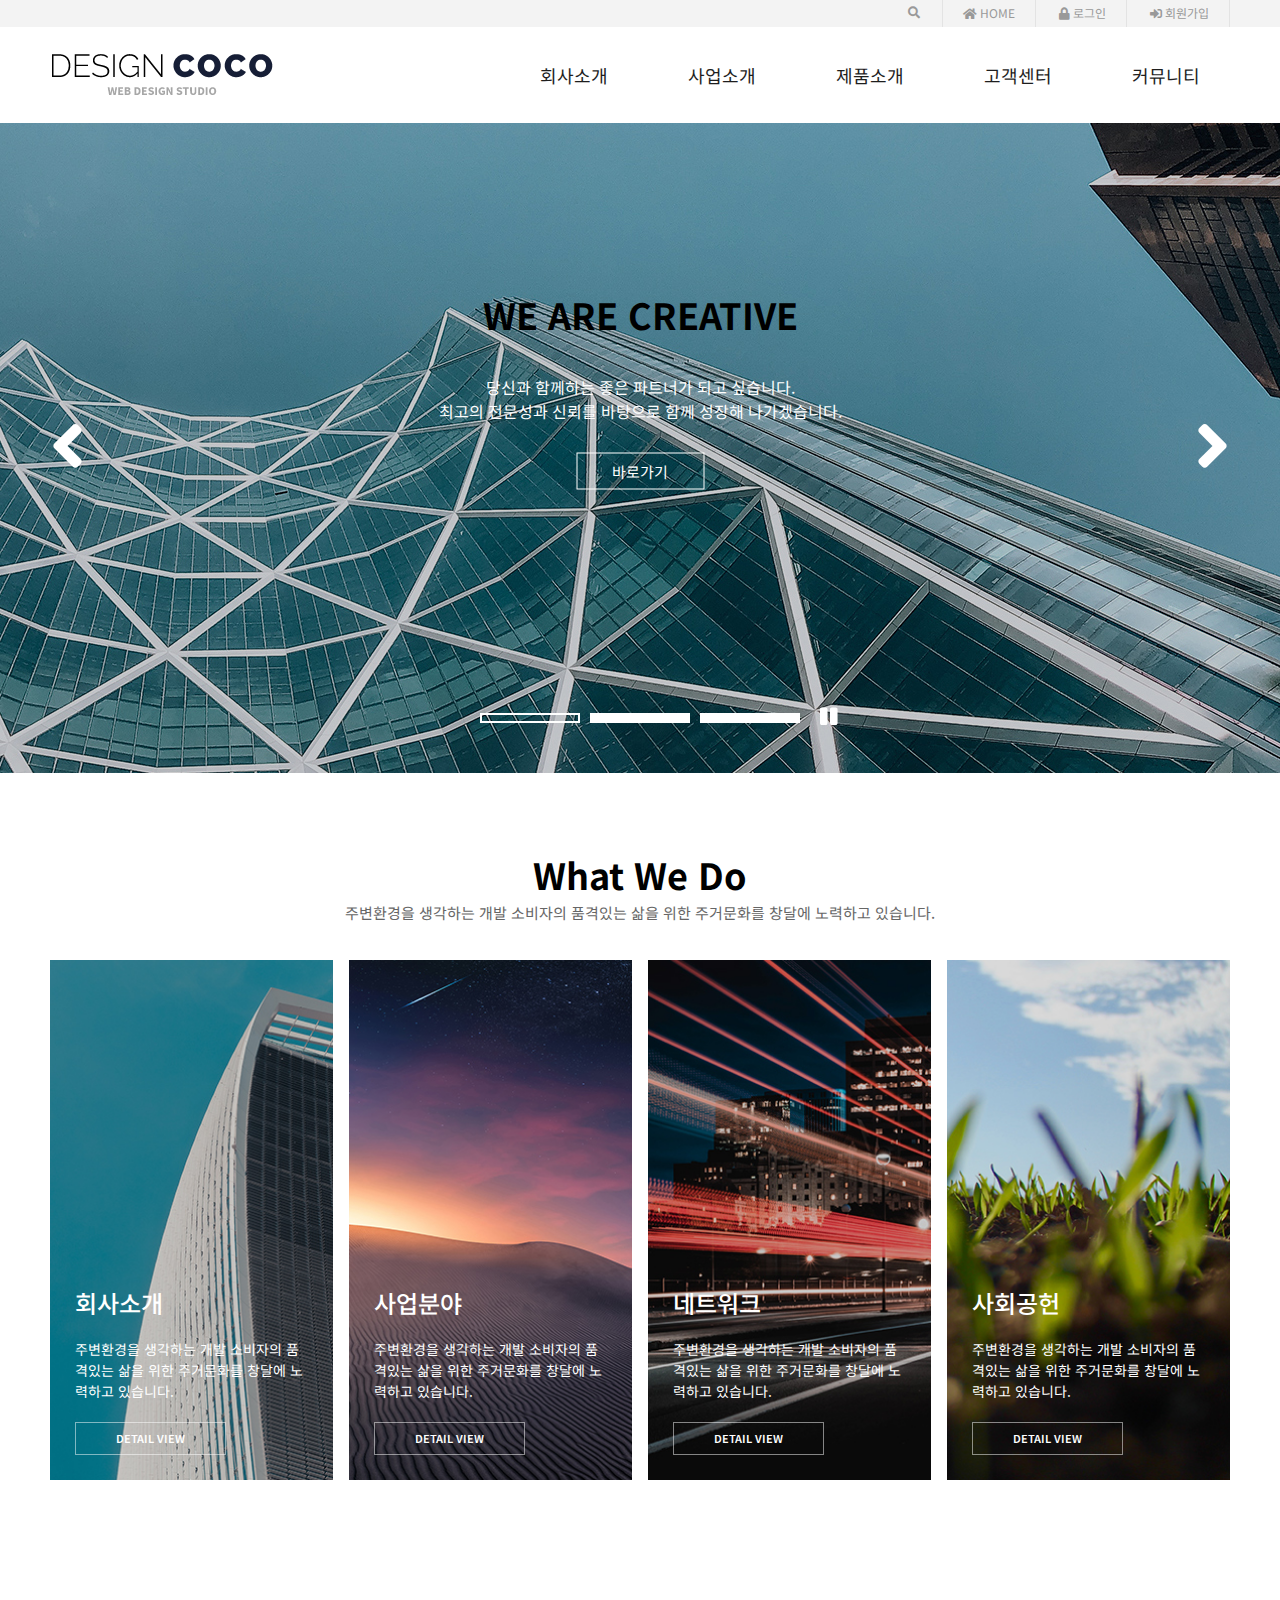
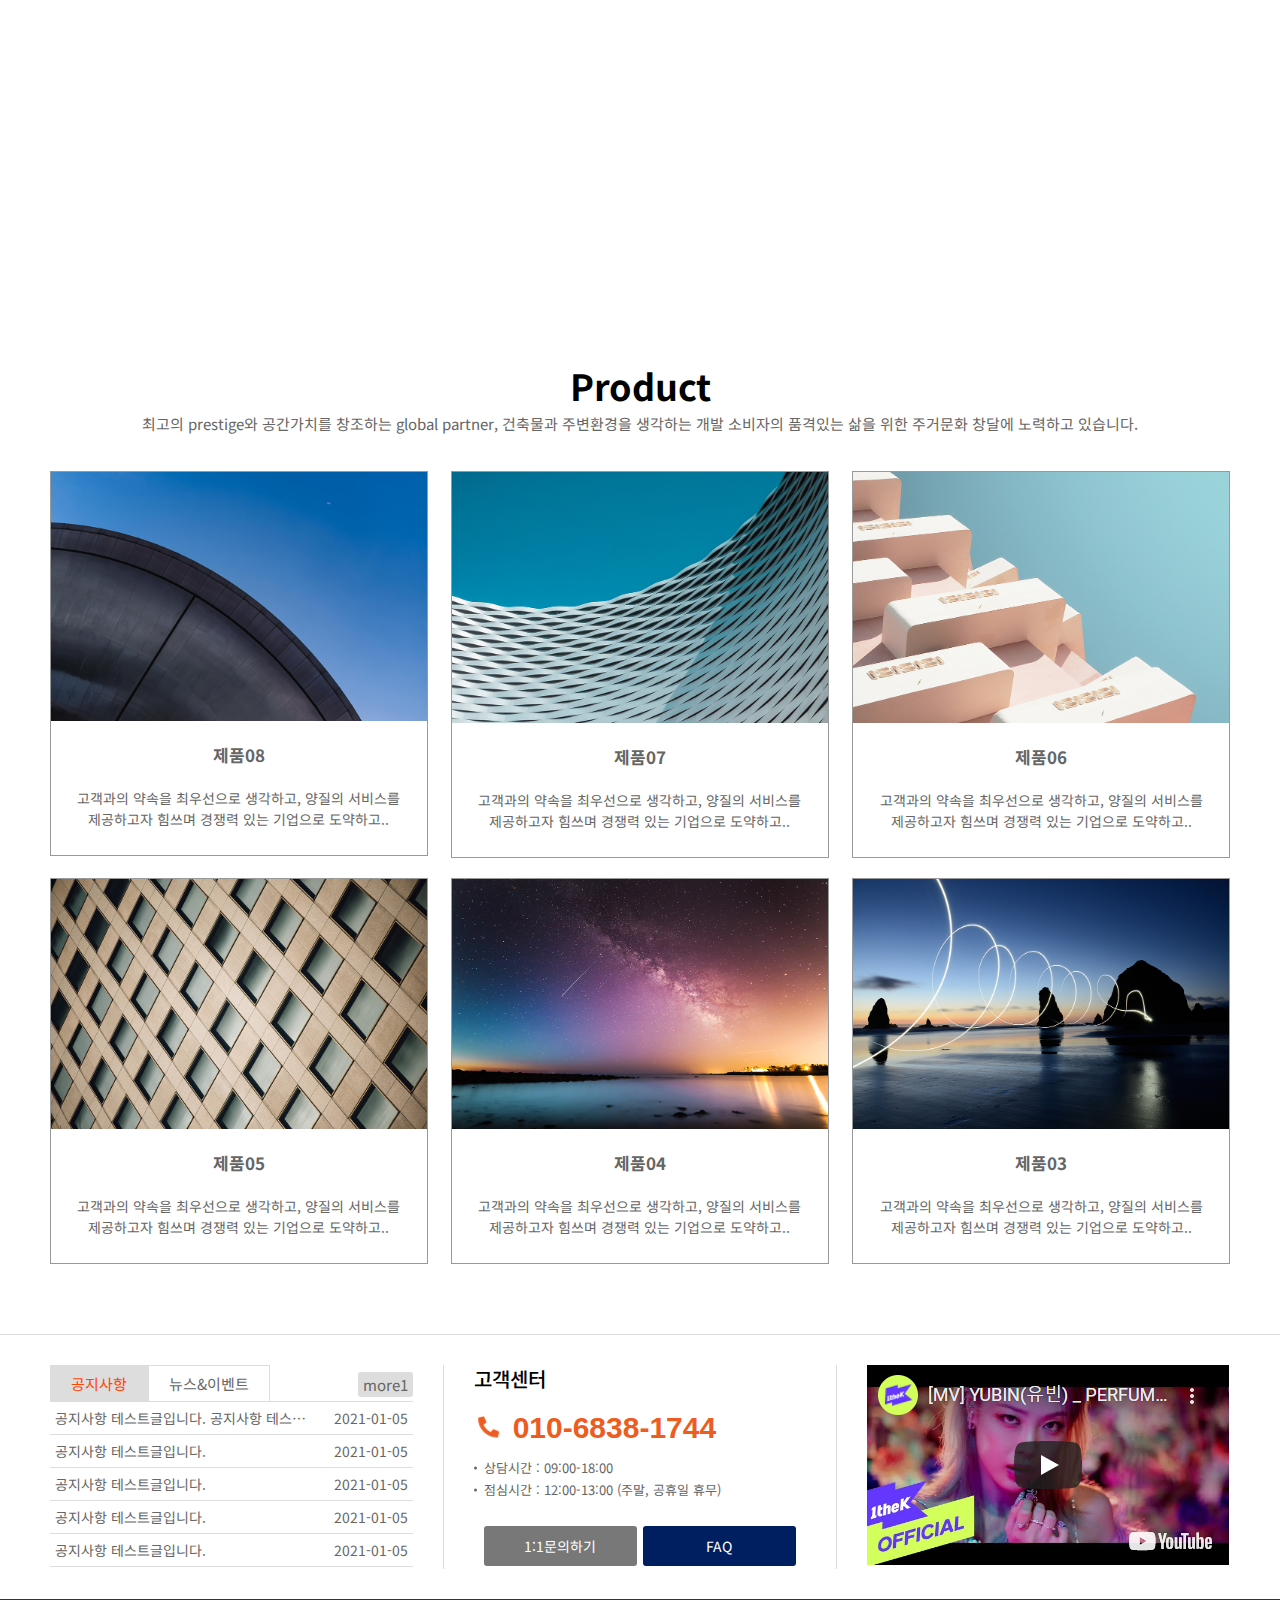
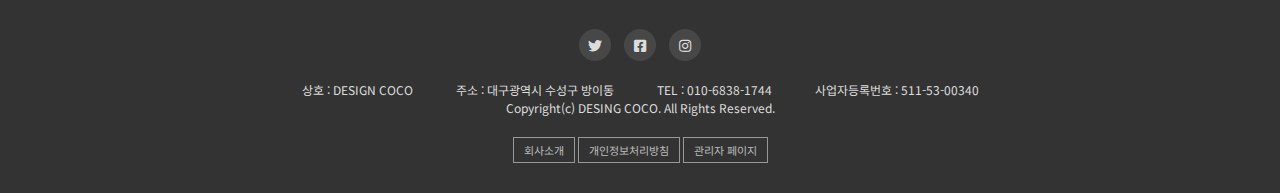
==== index.html @ 82afbf4b "Add files via upload" ====
<!DOCTYPE html>
<html lang="ko">
<head>
    <meta charset="UTF-8">
    <meta name="viewport" content="width=device-width, initial-scale=1.0">
    <link rel="stylesheet" href="css/reset.css">
    <link rel="stylesheet" href="https://use.fontawesome.com/releases/v5.7.0/css/all.css">
    <link rel="stylesheet" href="css/animate.css">
    <link rel="stylesheet" href="css/slick.css">
    <link rel="stylesheet" href="css/index.css">
    <link rel="stylesheet" href="css/rwdindex.css">
    <title>디자인코코</title>
    <script src="js/jquery-3.5.1.min.js"></script>
    <script src="js/slick.min.js"></script>
</head>

<!-- 1025px 이상에서는 기존스타일을 유지하시오. -->
<!-- 1024px 이하부터 햄버거 버튼(웹폰트아이콘)으로 네비게이션을 컨트롤하시오. 
    2단계 메뉴는 1단계 클릭했을때 나타나게 하시오. -->

<body>


    <div id="wrap">
        <header id="header">
            <div class="top_menu">
                <div class="row">
                    <div class="search">
                        <span class="blind">검색어 입력</span>
                        <input type="text" id="sbox" placeholder="검색어 입력">
                        <label for="sbox"><i class="fas fa-search"></i></label>
                    </div>
                    <a href="#none"><i class="fas fa-home"></i> HOME</a>
                    <a href="#none"><i class="fas fa-lock"></i> 로그인</a>
                    <a href="#none"><i class="fas fa-sign-in-alt"></i> 회원가입</a>
                </div>
            </div>
            <div class="row">
                <h1><a href="index.html"><img src="img/logo.png" alt="디자인코코"></a></h1>
                <div class="open">
                    <span class="blind">메뉴열기</span>
                    <i class='fas fa-bars'></i>
                </div>
                <nav id="nav">
                    <ul class="depth1 cf">
                        <li>
                            <a href="company.html">회사소개</a>
                            <ul class="depth2">
                                <li><a href="company.html">회사소개</a></li>
                                <li><a href="#none">CEO 인사말</a></li>
                                <li><a href="#none">회사연혁</a></li>
                                <li><a href="#none">오시는 길</a></li>
                            </ul>
                        </li>
                        <li>
                            <a href="#none">사업소개</a>
                            <ul class="depth2">
                                <li><a href="#none">사업분야</a></li>
                                <li><a href="#none">사업분야2</a></li>
                                <li><a href="#none">인증서</a></li>
                                <li><a href="#none">파트너</a></li>
                            </ul>
                        </li>
                        <li>
                            <a href="#none">제품소개</a>
                            <ul class="depth2">
                                <li><a href="#none">제품 01</a></li>
                                <li><a href="#none">제품 02</a></li>
                                <li><a href="#none">제품 03</a></li>
                                <li><a href="#none">제품 04</a></li>
                                <li><a href="#none">제품 05</a></li>
                            </ul>
                        </li>
                        <li>
                            <a href="#none">고객센터</a>
                            <ul class="depth2">
                                <li><a href="#none">고객상담</a></li>
                                <li><a href="#none">문의게시판</a></li>
                                <li><a href="#none">공지사항</a></li>
                            </ul>
                        </li>
                        <li>
                            <a href="#none">커뮤니티</a>
                            <ul class="depth2">
                                <li><a href="#none">FAQ</a></li>
                                <li><a href="#none">이벤트</a></li>
                            </ul>
                        </li>
                    </ul>
                </nav>
                <div class="close">
                    <span class="blind">메뉴열기</span>
                    <i class='fas fa-times'></i>
                </div>
            </div>
            
        </header>
        <section id="section">
            <article class="article1">
                <div class="slide-group">
                    <div class="slide slide1">
                        <div class="slide_text">
                            <h2>WE ARE CREATIVE</h2>
                            <p>당신과 함께하는 좋은 파트너가 되고 싶습니다.<br>
                                최고의 전문성과 신뢰를 바탕으로 함께 성장해 나가겠습니다. </p>
                            <a href="#none">바로가기</a>
                        </div>
                    </div>
                    <div class="slide slide2">
                        <div class="slide_text">
                            <h2>자연에 가치를 더하다</h2>
                            <p>당신과 함께하는 좋은 파트너가 되고 싶습니다.<br>
                                최고의 전문성과 신뢰를 바탕으로 함께 성장해 나가겠습니다. </p>
                            <a href="#none">바로가기</a>
                        </div>
                    </div>
                    <div class="slide slide3">
                        <div class="slide_text">
                            <h2>기술과 경험의 융합, 미래를 위한 변화</h2>
                            <p>당신과 함께하는 좋은 파트너가 되고 싶습니다.<br>
                                최고의 전문성과 신뢰를 바탕으로 함께 성장해 나가겠습니다. </p>
                            <a href="#none">바로가기</a>
                        </div>
                    </div>
                </div>
                <button type="button" class="plpa"><i class="fas fa-pause"></i></button>
            </article>
            <article class="article2 row">
                    <h2>What We Do</h2>
                    <p>주변환경을 생각하는 개발 소비자의 품격있는 삶을 위한 주거문화를 창달에 노력하고 있습니다.</p>
                    <ul class="cf">
                        <li>
                            <div>
                                <h3>회사소개</h3>
                                <p>주변환경을 생각하는 개발 소비자의 품격있는 삶을 위한 주거문화를 창달에 노력하고 있습니다.</p>
                                <a href="#none">DETAIL VIEW</a>
                            </div>
                        </li>
                        <li>
                            <div>
                                <h3>사업분야</h3>
                                <p>주변환경을 생각하는 개발 소비자의 품격있는 삶을 위한 주거문화를 창달에 노력하고 있습니다.</p>
                                <a href="#none">DETAIL VIEW</a>
                            </div>
                        </li>
                        <li>
                            <div>
                                <h3>네트워크</h3>
                                <p>주변환경을 생각하는 개발 소비자의 품격있는 삶을 위한 주거문화를 창달에 노력하고 있습니다.</p>
                                <a href="#none">DETAIL VIEW</a>
                            </div>
                        </li>
                        <li>
                            <div>
                                <h3>사회공헌</h3>
                                <p>주변환경을 생각하는 개발 소비자의 품격있는 삶을 위한 주거문화를 창달에 노력하고 있습니다.</p>
                                <a href="#none">DETAIL VIEW</a>
                            </div>
                        </li>
                    </ul>
            </article>
            <article class="article3">
                <div class="row">
                    <h2>자연에서 온 재료와 친환경을 향한 혁신</h2>
                    <p>사람에게 시각적인 안정을 제공하는 것 등의 실천을 통해 모두가 편안히 호흡하여 쉴 수 있는 공간을 제공하려 합니다.</p>
                    <a href="#none">자세히보기 >></a>
                </div>
            </article>
            <article class="article4 row">
                    <h2>Product</h2>
                    <p>최고의 prestige와 공간가치를 창조하는 global partner, 건축물과 주변환경을 생각하는 개발 소비자의 품격있는 삶을 위한 주거문화 창달에 노력하고
                        있습니다. </p>
                    <ul class="cf">
                        <li>
                            <div>
                                <img src="img/2014214025_p01.jpg" alt="">
                                <div class="zoom">
                                    <a href="#none"><i class="fas fa-search"></i></a>
                                    <a href="./img/a.pdf" download><i class="fas fa-download"></i></a>
                                </div>
                            </div>
                            <h4>제품08</h4>
                            <p>고객과의 약속을 최우선으로 생각하고, 양질의 서비스를 제공하고자 힘쓰며 경쟁력 있는 기업으로 도약하고..</p>
                        </li>
                        <li>
                            <div>
                                <img src="img/318183899_p02.jpg" alt="">
                                <div class="zoom"><i class="fas fa-search"></i></div>
                            </div>
                            <h4>제품07</h4>
                            <p>고객과의 약속을 최우선으로 생각하고, 양질의 서비스를 제공하고자 힘쓰며 경쟁력 있는 기업으로 도약하고..</p>
                        </li>
                        <li>
                            <div>
                                <img src="img/348716429_p03.jpg" alt="">
                                <div class="zoom"><i class="fas fa-search"></i></div>
                            </div>
                            <h4>제품06</h4>
                            <p>고객과의 약속을 최우선으로 생각하고, 양질의 서비스를 제공하고자 힘쓰며 경쟁력 있는 기업으로 도약하고..</p>
                        </li>
                        <li>
                            <div>
                                <img src="img/1264802078_p04.jpg" alt="">
                                <div class="zoom"><i class="fas fa-search"></i></div>
                            </div>
                            <h4>제품05</h4>
                            <p>고객과의 약속을 최우선으로 생각하고, 양질의 서비스를 제공하고자 힘쓰며 경쟁력 있는 기업으로 도약하고..</p>
                        </li>
                        <li>
                            <div>
                                <img src="img/193592240_p05.jpg" alt="">
                                <div class="zoom"><i class="fas fa-search"></i></div>
                            </div>
                            <h4>제품04</h4>
                            <p>고객과의 약속을 최우선으로 생각하고, 양질의 서비스를 제공하고자 힘쓰며 경쟁력 있는 기업으로 도약하고..</p>
                        </li>
                        <li>
                            <div>
                                <img src="img/56180477_p06.jpg" alt="">
                                <div class="zoom"><i class="fas fa-search"></i></div>
                            </div>
                            <h4>제품03</h4>
                            <p>고객과의 약속을 최우선으로 생각하고, 양질의 서비스를 제공하고자 힘쓰며 경쟁력 있는 기업으로 도약하고..</p>
                        </li>
                    </ul>
            </article>
            <article class="article5">
                <div class="row">
                    <div class="cs_board">
                        <ul class="tabmenu">
                            <li class="active">공지사항</li>
                            <li class="">뉴스&amp;이벤트</li>
                        </ul>
                        <div class="contents">
                            <div class="active">
                                <table>
                                    <caption class="blind">공지사항</caption>
                                    <colgroup>
                                        <col>
                                        <col>
                                    </colgroup>
                                    <tbody>
                                        <tr>
                                            <td>공지사항 테스트글입니다. 공지사항 테스트글입니다. 공지사항 테스트글입니다.</td>
                                            <td>2021-01-05</td>
                                        </tr>
                                        <tr>
                                            <td>공지사항 테스트글입니다.</td>
                                            <td>2021-01-05</td>
                                        </tr>
                                        <tr>
                                            <td>공지사항 테스트글입니다.</td>
                                            <td>2021-01-05</td>
                                        </tr>
                                        <tr>
                                            <td>공지사항 테스트글입니다.</td>
                                            <td>2021-01-05</td>
                                        </tr>
                                        <tr>
                                            <td>공지사항 테스트글입니다.</td>
                                            <td>2021-01-05</td>
                                        </tr>
                                    </tbody>
                                </table>
                                <a href="#none" class="more">more1</a>
                            </div>
                            <div class="">
                                <table>
                                    <caption class="blind">뉴스이벤트</caption>
                                    <colgroup>
                                        <col>
                                        <col>
                                    </colgroup>
                                    <tbody>
                                        <tr>
                                            <td>뉴스이벤트 테스트글입니다. 공지사항 테스트글입니다. 공지사항 테스트글입니다.</td>
                                            <td>2021-01-05</td>
                                        </tr>
                                        <tr>
                                            <td>공지사항 테스트글입니다.</td>
                                            <td>2021-01-05</td>
                                        </tr>
                                        <tr>
                                            <td>공지사항 테스트글입니다.</td>
                                            <td>2021-01-05</td>
                                        </tr>
                                        <tr>
                                            <td>공지사항 테스트글입니다.</td>
                                            <td>2021-01-05</td>
                                        </tr>
                                        <tr>
                                            <td>공지사항 테스트글입니다.</td>
                                            <td>2021-01-05</td>
                                        </tr>
                                    </tbody>
                                </table>
                                <a href="#none" class="more">more2</a>
                            </div>
                        </div>
                    </div>
                    <div class="cs_center">
                        <h4>고객센터</h4>
                        <div class="cs-box">
                            <ul>
                               <li class="tel_num"><i class="fas fa-phone"></i> <a href="tel:010-6838-1744">010-6838-1744</a></li>
                               <li>상담시간 : 09:00-18:00</li>
                               <li>점심시간 : 12:00-13:00 (주말, 공휴일 휴무)</li>
                               <li class="cs-btn"><a href="#none" class="cs-btn">1:1문의하기</a> <a href="#none" target="_blank" class="cs-btn2">FAQ</a></li>
                            </ul>
                        </div>
                    </div>
                    <div class="cs_movie">
                        <div class="tubewrap">
                            <!-- 컨트롤러(controls=1), 음소거(mute=1), 자동재생(autoplay=1), 추천영상끄기(rel=0) -->
                            <!-- <iframe width="100%" height="100%" src="https://www.youtube.com/embed/h7C3RyiZfYs?controls=0&amp;mute=1&amp;autoplay=1&amp;rel=0" frameborder="0" allow="accelerometer; autoplay; clipboard-write; encrypted-media; gyroscope; picture-in-picture" allowfullscreen></iframe> -->
                            <img src="./img/20210223_090434.png" alt="">
                        </div>
                    </div>
                </div>
            </article>
        </section>
        <footer id="footer">
            <div class="row">
                <div class="sns">
                    <a href="#none"><i class="fab fa-twitter"></i><span class="blind">트위터</span></a>
                    <a href="#none"><i class="fab fa-facebook-square"></i><span class="blind">페이스북</span></a>
                    <a href="#none"><i class="fab fa-instagram"></i><span class="blind">인스타그램</span></a>
                </div>
                <div class="info">
                    <address>
                        <span>상호 : DESIGN COCO</span>
                        <span>주소 : 대구광역시 수성구 방이동</span>
                        <span>TEL : 010-6838-1744</span>
                        <span>사업자등록번호 : 511-53-00340</span>
                    </address>
                    <p>Copyright(c) DESING COCO. All Rights Reserved.</p>
                </div>

                <div class="privacy">
                    <a href="#none">회사소개</a>
                    <a href="#none">개인정보처리방침</a>
                    <a href="#none">관리자 페이지</a>
                </div>

            </div>
        </footer>
    </div>
    


    <script src="js/index.js"></script>

</body>

</html>
---- css/index.css ----
@charset "UTF-8";
@import url('https://fonts.googleapis.com/css2?family=Noto+Sans+KR:wght@100;300;400;500;700;900&display=swap');

body{font-family: 'Noto Sans KR', sans-serif; color:#666; font-size:15px }
.row{max-width: 1200px; margin:0 auto; padding:0 10px }
/* #header { position:relative } */
#header .top_menu { background:#f3f3f3; color:#999; font-size:12px; text-align:right; }
#header .top_menu a { padding:7px 20px; display:inline-block; border-right:1px solid #e3e3e3; }
#header .top_menu a:nth-of-type(1) { border-left:1px solid #e3e3e3; }
#header .top_menu a:hover { color: #dbb075; }
/* 검색창 */
#header .search {
    position:absolute; 
    right:320px;
    top:50%; 
    transform:translateY(-50%)
}
#header .search #sbox { border:none; text-indent:1em; width:0;  
    overflow:hidden; transition:all 0.5s;
    outline:none;
}
#header .search #sbox.on {
    width:169px;
}

/* 블록요소들을 한줄로 정렬하는 방법 : 
   1. 둘다 float정렬 : 부모한테 .cf나 overflow:hidden
   2. 둘 중에 높이가 낮은 자식을 position:absolute 정렬 : 부모한테 position:relative */
#header .row { position:relative; }
#header h1 { /* float:left;  */ padding:25px 0 }
#header .open,
#header .close { display:none }
#header #nav {  /* float:right; */ z-index:99999;
    position:absolute; top:50%; transform:translateY(-50%);
    right:0; font-size:18px; color:#1e1e1e; /* background:red; */ }
#header #nav .depth1 > li { float:left; position:relative; }
#header #nav .depth1 > li > a { padding:20px 40px; display:inline-block; }
#header #nav .depth1 > li:hover > a { color: #00529b; }
#header .depth2 { position:absolute; top:100%; left:0; 
    background:#555; font-size:14px;
    color:#fff; width:100%; text-align:center; 
    display:none; }
#header #nav .depth1 > li.on .depth2 { display:block; }
#header .depth2 > li > a { padding:18px 0; display:block; 
    border-bottom:1px solid #999; }
#header .depth2 > li:last-child > a { border-bottom:none }
#header .depth2 > li:hover > a { background:#00529b; color:#dfe9fe }




.article1 { position:relative }
.article1 .slide-group { position:relative }
.article1 .plpa {
    position:absolute; bottom:44px; left:50%; 
    /* margin-left:180px;  */
    transform:translate(180px);
    color:#fff; border:none;
    background:none; font-size:20px;
}
.article1 .slide-group .slick-arrow {
    position:absolute; top:50%; transform:translateY(-50%);
    background:none; border:none;
    color:#fff; font-size:70px;
}
.article1 .slide-group .prev { left:50px; z-index:9999; }
.article1 .slide-group .next { right:50px; }
.article1 .slide-group .slick-dots {
    position:absolute; bottom:50px; width:100%; text-align:center;
}
.article1 .slide-group .slick-dots li {
    display:inline-block; margin:0 5px
}
.article1 .slide-group .slick-dots li button {
    width:100px; height:10px; background:#fff;
    border:none; color:transparent; vertical-align:middle;
}
.article1 .slide-group .slick-dots li.slick-active button {
    border:2px solid #fff; background:none
}


.article1 .slide1 { height:650px;
    background:url(../img/main_img1.jpg) no-repeat center;
    background-size:cover; position:relative; }
.article1 .slide2 { height:650px;
    background:url(../img/main_img2.jpg) no-repeat center;
    background-size:cover;  position:relative;
     }
.article1 .slide3 { height:650px;
    background:url(../img/main_img3.jpg) no-repeat center;
    background-size:cover;  position:relative;
     }
.article1 .slide_text { position:absolute; top:35%;left:50%;
    transform:translate(-50%, -50%); color:#fff; text-align:center;} 
.article1 .slide.slick-cloned .slide_text { opacity:0 } 

.article1 .slide_text h2 { font-size: 42px;line-height: 50px;
    font-weight: 800; }
.article1 .slide.slick-active .slide_text h2 { 
    animation:fadeInDown 0.5s both 0.3s;
 }
.article1 .slide_text p {font-size: 16px;line-height: 24px;
    font-weight: 400;margin:30px 0; }
.article1 .slide.slick-active .slide_text p {
    animation:fadeInRight 0.5s both 0.8s;
}    
.article1 .slide_text a { display: inline-block; padding: 10px 35px;
    border: 1px solid #FFF; font-size: 15px; font-weight: 400;}
.article1 .slide.slick-active .slide_text a { 
    animation:zoomIn 0.5s both 0.3s;
}
/* a버튼에 호버하면 배경색 background: rgba(255,255,255,0.3); */
.article1 .slide_text a:hover {background: rgba(255,255,255,0.3);}




#section h2 { color: #000; font-size: 36px; line-height: 42px; font-weight: 700;
    padding:80px 0 10px; text-align:center; }
.article2 > p, .article4 > p  { padding-bottom: 40px; text-align:center; }
.article2 li { height:520px; float:left; width:24%; margin-right:1.3333%; color:#fff;
    position:relative; 
    background-repeat: no-repeat;
    background-position: center;
    background-size:cover;
}
.article2 li::before { content:'';
    position:absolute; top:0; bottom:0; right:0; left:0;
    background:rgba(0,0,0,0.5); opacity:0; transition:all 0.4s
}   
.article2 li:hover::before {  opacity:1; }    
.article2 li:nth-child(1) { background-image:url(../img/what1.jpg) }
.article2 li:nth-child(2) { background-image:url(../img/what2.jpg) }
.article2 li:nth-child(3) { background-image:url(../img/what3.jpg) }
.article2 li:nth-child(4) { background-image:url(../img/what4.jpg); margin-right:0; }
.article2 li > div { position:absolute; bottom:25px; left:25px; 
    right:25px; transition:all 0.4s }
.article2 li:hover > div { bottom:100px;  }

.article2 li > div > h3 { font-size: 24px; line-height: 32px; font-weight: 500; }
.article2 li > div > p { padding: 20px 0; line-height:1.5; font-size:14px; }
.article2 li > div > a {  display: inline-block; padding: 10px 40px;
    border: 1px solid rgba(255,255,255,0.5); font-size: 11px; font-weight: 600 !important;
}
.article2 li > div > a:hover {background: rgba(255,255,255,0.3);}

.article3 { height:304px;
    background:url(../img/intro_bg.jpg) no-repeat center top;
    background-size:cover;
    background-attachment: fixed; /* 패럴렉스 이미지 : 스크롤시 배경이미지 고정스타일 */
    margin-top:100px; 
    color:#fff;
    text-align:center;
}
.article3 h2 { color:#fff !important; }
.article3 p { padding: 15px 0 25px;}
.article3 a { font-size:13px; padding:10px 30px; display:inline-block;
    border: 1px solid rgba(255,255,255,0.5);
}
.article3 a:hover {background: rgba(255,255,255,0.3);}

.article4 li {
    float:left; width:32%;
    margin-right:2%;
    margin-bottom:20px; 
    border:1px solid #999;
    text-align:center;
}
.article4 li:nth-child(3n) { margin-right:0 }

/* margin값이 상하로 만나면 둘 중에 큰 값 하나만 적용 */
.article4 li h4 { font-size:17px; margin:25px; font-weight:bold }
.article4 li p { font-size:14px; margin:25px; line-height:1.5 }
.article4 li > div { overflow:hidden; position:relative; }
.article4 li > div::before {
    content:''; position:absolute; top:0; left:0; 
    bottom:0; right:0; background:rgba(0,0,0,0.5);
    opacity:0; transition:all 0.4s; }
.article4 li > div:hover::before { opacity:1; z-index:9 }
.article4 li .zoom { position:absolute; top:50%;
left:50%; transform:translate(-50%, -50%); 
font-size:30px; color:#fff; opacity:0; transition:all 0.4s 0.2s; }
.article4 li > div:hover .zoom { opacity:1;  z-index:10 }
.article4 li img {  transition:all 0.5s; }
/* 호버시 ::before나 ::after 박스가 중간에 생기면 
마우스가 이미지를 가리킬 수 없으므로, 부모한테 호버했을때
이미지 스케일이 커지도록 함 */
.article4 li > div:hover > img { transform:scale(1.2) }


/* article5 구역 */
.article5 { padding:30px 0; margin-top:50px; border-top:1px solid #ddd }
.article5 .row { overflow:hidden }
.article5 .row > div { width:33.33%; float:left; }
.article5 .row > div.cs_board { padding-right:30px; }
.cs_board .tabmenu { overflow:hidden; border-bottom:1px solid #ddd }
.cs_board .tabmenu li { float:left; 
    border:1px solid #ddd; border-bottom:none;
    padding:10px 20px; cursor:pointer;
}
.cs_board .tabmenu li.active {
    background:#ddd; color:orangered;
}
.cs_board .contents > div { display:none }
.cs_board .contents > div.active { display:block }
.cs_board .contents table { font-size:14px;  }
.cs_board .contents col:nth-child(1) { width:auto }
.cs_board .contents col:nth-child(2) { width:100px }
.cs_board .contents td { border-bottom:1px solid #ddd;
    padding:9px 5px; }
.cs_board .contents td:nth-child(1) {
    white-space:nowrap; overflow:hidden;
    text-overflow: ellipsis; }
.cs_board .contents td:nth-child(2) {  text-align:right } 
.cs_board .contents { position:relative }
.cs_board .contents .more {
    position:absolute; bottom:100%; right:0; 
    padding:5px; background:#ddd; margin-bottom:5px;
    border-radius:3px; 
}


.article5 .row > div.cs_center { border-left:1px solid #ddd;
    border-right:1px solid #ddd; padding:0 30px; }
.article5 .row > div.cs_center h4 {color:#000; font-size:20px; line-height:28px; padding-bottom:15px; font-weight:500;}
.article5 .cs_center li {font-size:13px; line-height:20px; padding-left:10px; margin:2px 0; text-indent:0px; position:relative; }
.article5 .cs_center li::before {content:""; width:3px; height:3px; background:#666; border-radius:50%; position:absolute; left:0; top:50%; transform:translateY(-50%)}
.article5 .cs_center li a {text-indent:0px;}
.article5 .cs_center li.tel_num {color:#ed5c20; font-size:30px; line-height:36px; font-weight:700; font-family:'Montserrat',sans-serif; padding-bottom:10px; padding-left:0px }
.article5 .cs_center li.cs-btn::before, 
.article5 .cs_center li.tel_num::before {display:none;}
.article5 .cs_center li.cs-btn {padding-top:20px !important; padding:0; text-indent:0; margin:0; font-size:0; text-align:center;}
.article5 .cs_center li.cs-btn a {
    display: inline-block; width: 46%; margin: 1%;
    border-radius: 3px; padding: 10px; font-size: 14px;
    text-align: center; color: #FFF; }
.article5 .cs_center li.cs-btn a.cs-btn {
    background: #787878; }
.article5 .cs_center li.cs-btn a.cs-btn2 {
    background: #001f60; }
.article5 .cs_center li.tel_num i {
    transform:rotateY(180deg) scale(0.7); }


.article5 .row div.cs_movie { padding-left:30px; }
/* 유튜브 동영상 스타일 공식 */
/* .article5 .cs_movie .tubewrap {
    width:100%; padding-top:56.25%; 
    position:relative; 
}
.article5 .cs_movie .tubewrap iframe {
    position:absolute; top:0; left:0;
} */






#footer { margin-top:0px; background: #333;
    padding: 30px 0px; text-align: center;
    font-size: 12px; line-height: 18px;
    color:#ddd; }
#footer .sns a { font-size:14px; display:inline-block;
    width:32px; height:32px; line-height:32px;
    background:rgba(255,255,255,0.1);
    border-radius:50%;
    margin:0 5px; transition:all 0.3s }
#footer .sns a:hover {
    background:rgba(255,255,255,0.3);
}

#footer .info { padding:20px 0px }
#footer .info span { padding:5px 20px; }
#footer .privacy a {
    font-size:11px; padding:3px 10px;
    display:inline-block;
    border: 1px solid rgba(255,255,255,0.5);
    color:#bbb; transition:all 0.4s;
}
#footer .privacy a:hover {
    background: #999;
    border: 1px solid #999;
    color: #FFF;
}
---- css/rwdindex.css ----
@media screen and (max-width:1024px) {


    /* 검색창 */
    #header .search {
        position:absolute; 
        right:60px;
        top:63px; 
        transform:translateY(0%);
        font-size:24px; z-index:999999;
    }
    #header .search #sbox { border:none; text-indent:1em; width:0;  
        overflow:hidden; transition:all 0.5s;
        outline:none;  background:#ddd; padding:8px 0px;
    }
    #header .search #sbox.on {
        width:200px; 
    }


    #header .open,
    #header .close { 
        position:absolute; top:50%; right:20px; 
        transform:translateY(-50%);
        font-size:25px; 
    }
    #header .open.on { display:block;  }
    #header .close.on { display:block; }

    #header h1 { /* float:left;  */ padding:25px 0 }

    #header #nav {  /* float:right; */ z-index:99999;
    position:absolute; top:100%; transform:translateY(0%);
    right:0; font-size:18px; color:#1e1e1e; background:#fff; 
    display:none }
    #header #nav.on { display:block }

    #header #nav .depth1 > li { float:none; position:relative; }

    #header .depth2 { position:static; top:100%; left:0; 
        background:#555; font-size:14px;
        color:#fff; width:100%; text-align:center; 
        display:none; }


}
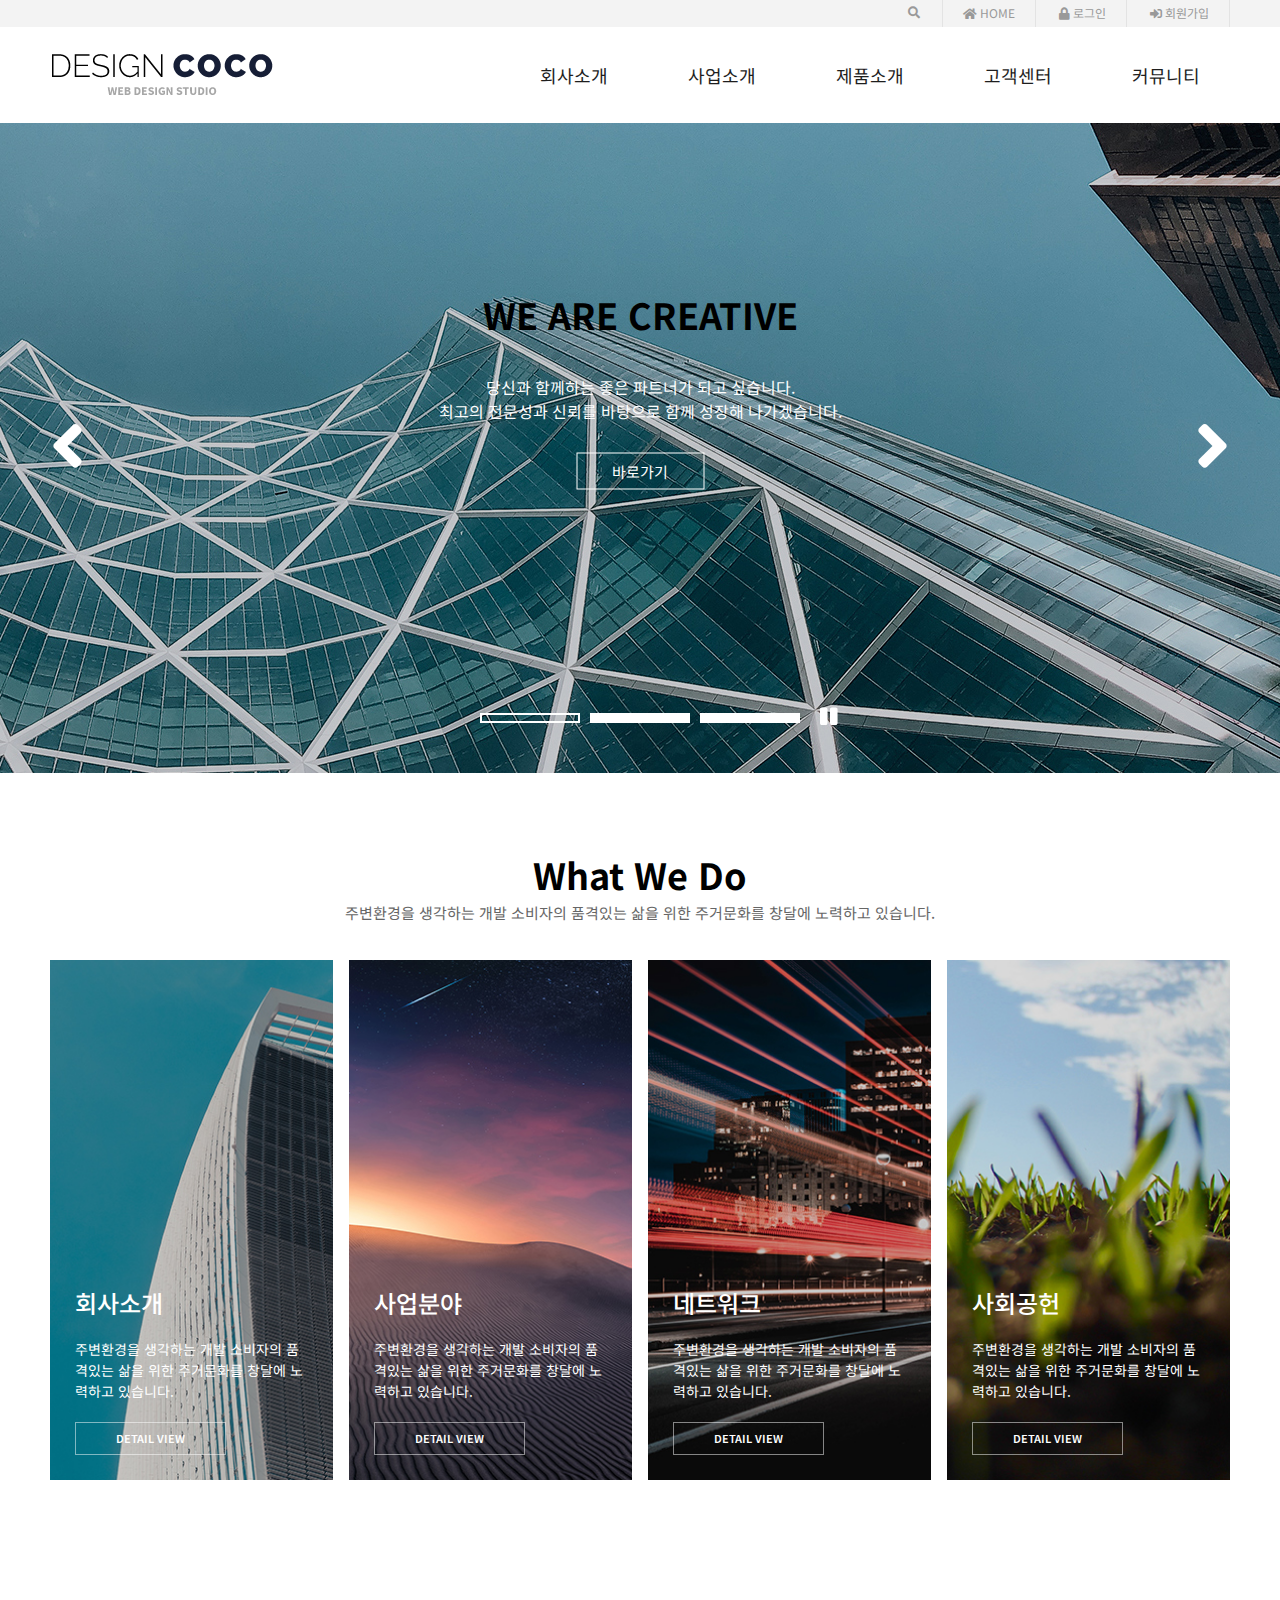
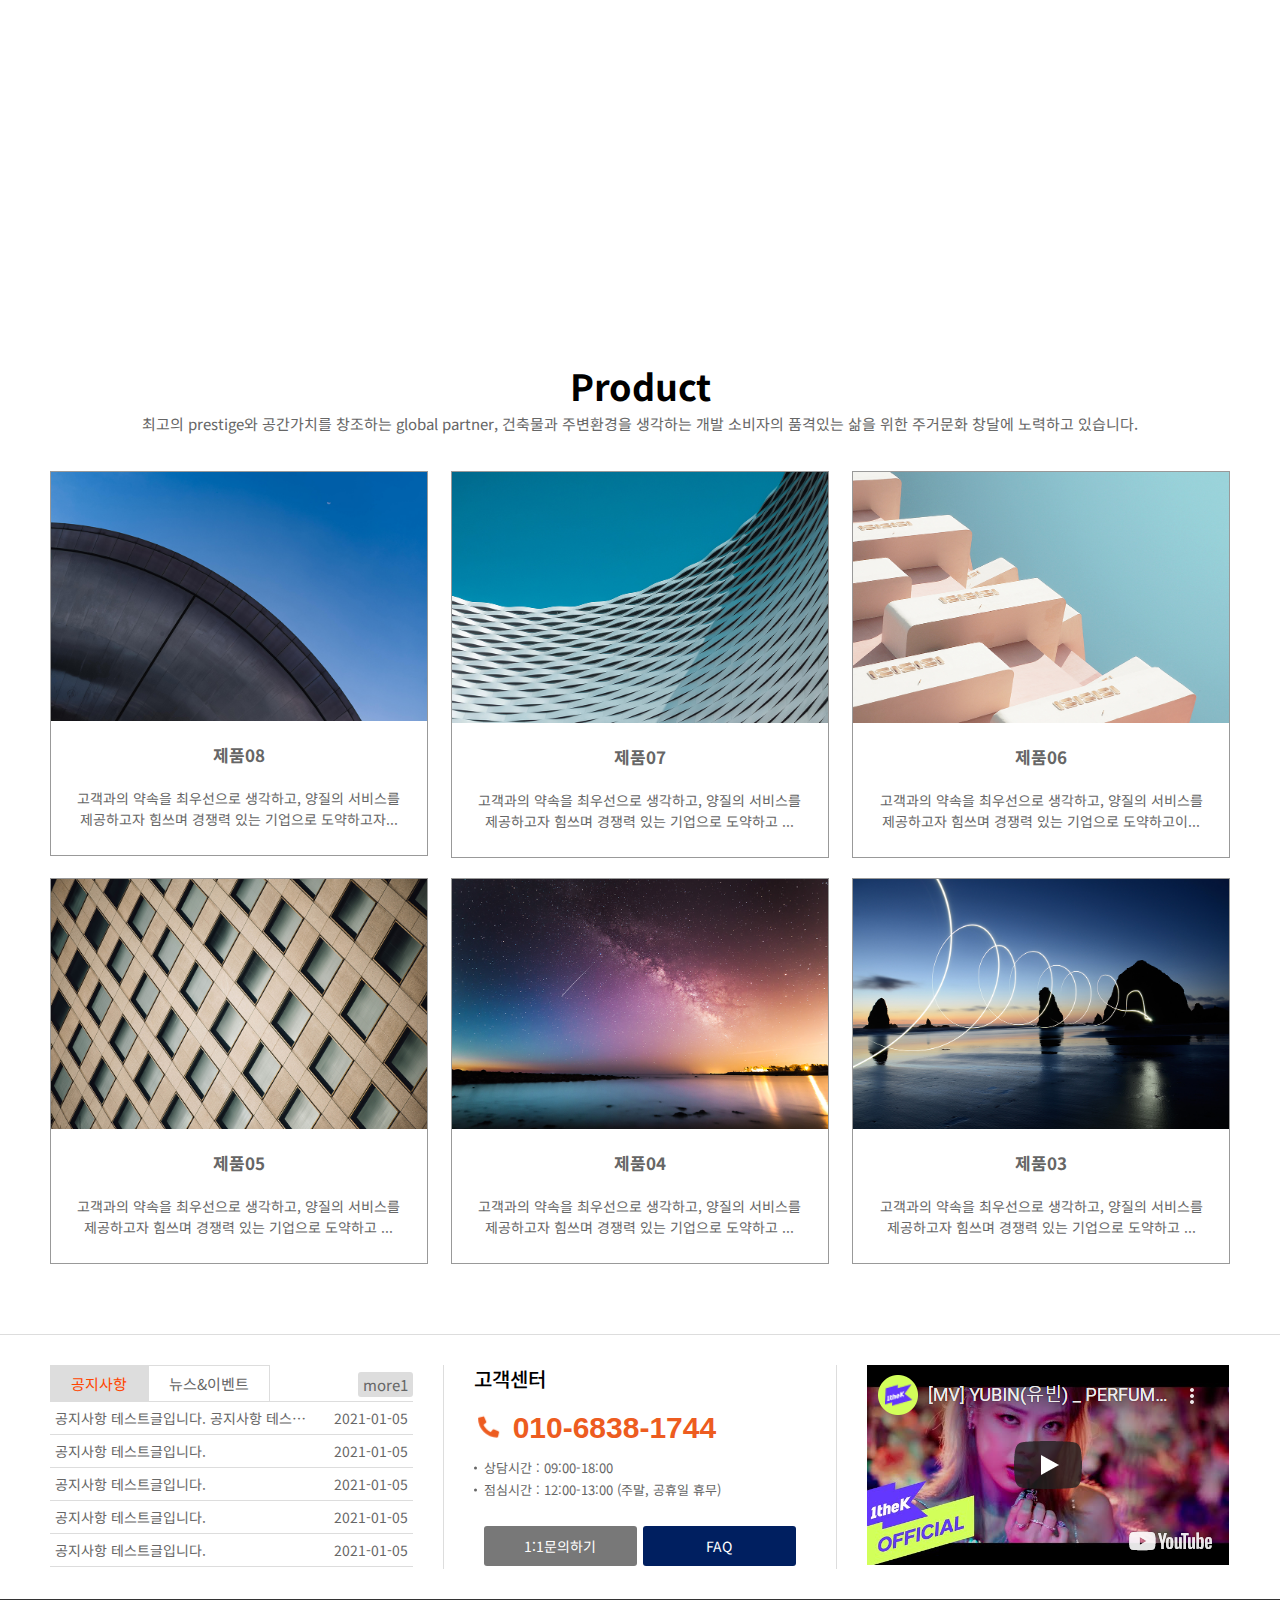
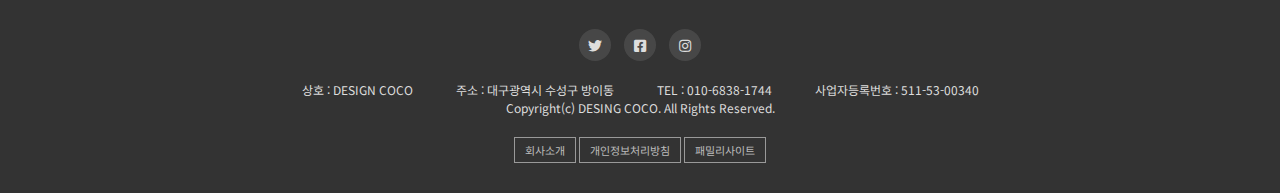
==== commit c92f571c: "Add files via upload" ====
--- a/index.html
+++ b/index.html
@@ -7,6 +7,7 @@
     <link rel="stylesheet" href="https://use.fontawesome.com/releases/v5.7.0/css/all.css">
     <link rel="stylesheet" href="css/animate.css">
     <link rel="stylesheet" href="css/slick.css">
+    <link rel="stylesheet" href="css/common.css">
     <link rel="stylesheet" href="css/index.css">
     <link rel="stylesheet" href="css/rwdindex.css">
     <title>디자인코코</title>
@@ -30,9 +31,9 @@
                         <input type="text" id="sbox" placeholder="검색어 입력">
                         <label for="sbox"><i class="fas fa-search"></i></label>
                     </div>
-                    <a href="#none"><i class="fas fa-home"></i> HOME</a>
+                    <a href="index.html"><i class="fas fa-home"></i> HOME</a>
                     <a href="#none"><i class="fas fa-lock"></i> 로그인</a>
-                    <a href="#none"><i class="fas fa-sign-in-alt"></i> 회원가입</a>
+                    <a href="join.html"><i class="fas fa-sign-in-alt"></i> 회원가입</a>
                 </div>
             </div>
             <div class="row">
@@ -180,7 +181,7 @@
                                 </div>
                             </div>
                             <h4>제품08</h4>
-                            <p>고객과의 약속을 최우선으로 생각하고, 양질의 서비스를 제공하고자 힘쓰며 경쟁력 있는 기업으로 도약하고..</p>
+                            <p>고객과의 약속을 최우선으로 생각하고, 양질의 서비스를 제공하고자 힘쓰며 경쟁력 있는 기업으로 도약하고자 합니다. 아라아라  아랑ㄹ 아랑</p>
                         </li>
                         <li>
                             <div>
@@ -188,7 +189,7 @@
                                 <div class="zoom"><i class="fas fa-search"></i></div>
                             </div>
                             <h4>제품07</h4>
-                            <p>고객과의 약속을 최우선으로 생각하고, 양질의 서비스를 제공하고자 힘쓰며 경쟁력 있는 기업으로 도약하고..</p>
+                            <p>고객과의 약속을 최우선으로 생각하고, 양질의 서비스를 제공하고자 힘쓰며 경쟁력 있는 기업으로 도약하고 러알 ㅇ우리안 러ㅏㅇ라알 아랑라라아라 랑라ㅏ라라</p>
                         </li>
                         <li>
                             <div>
@@ -196,7 +197,7 @@
                                 <div class="zoom"><i class="fas fa-search"></i></div>
                             </div>
                             <h4>제품06</h4>
-                            <p>고객과의 약속을 최우선으로 생각하고, 양질의 서비스를 제공하고자 힘쓰며 경쟁력 있는 기업으로 도약하고..</p>
+                            <p>고객과의 약속을 최우선으로 생각하고, 양질의 서비스를 제공하고자 힘쓰며 경쟁력 있는 기업으로 도약하고이링 랑라ㅏ리ㅑㅍ 다라어라 다랄 아랑러아라라라 아랑 라아랑 키차아리 다랑 라알라</p>
                         </li>
                         <li>
                             <div>
@@ -204,7 +205,7 @@
                                 <div class="zoom"><i class="fas fa-search"></i></div>
                             </div>
                             <h4>제품05</h4>
-                            <p>고객과의 약속을 최우선으로 생각하고, 양질의 서비스를 제공하고자 힘쓰며 경쟁력 있는 기업으로 도약하고..</p>
+                            <p>고객과의 약속을 최우선으로 생각하고, 양질의 서비스를 제공하고자 힘쓰며 경쟁력 있는 기업으로 도약하고 아리니ㅑ라가닏 랑린 라니 가나다라 가다날 아라아</p>
                         </li>
                         <li>
                             <div>
@@ -212,7 +213,7 @@
                                 <div class="zoom"><i class="fas fa-search"></i></div>
                             </div>
                             <h4>제품04</h4>
-                            <p>고객과의 약속을 최우선으로 생각하고, 양질의 서비스를 제공하고자 힘쓰며 경쟁력 있는 기업으로 도약하고..</p>
+                            <p>고객과의 약속을 최우선으로 생각하고, 양질의 서비스를 제공하고자 힘쓰며 경쟁력 있는 기업으로 도약하고 힘쓰며 경쟁력 있는 기업으로 도약하고  힘쓰며 경쟁력 있는 기업으로 도약하고  힘쓰며 경쟁력 있는 기업으로 도약하고</p>
                         </li>
                         <li>
                             <div>
@@ -220,7 +221,7 @@
                                 <div class="zoom"><i class="fas fa-search"></i></div>
                             </div>
                             <h4>제품03</h4>
-                            <p>고객과의 약속을 최우선으로 생각하고, 양질의 서비스를 제공하고자 힘쓰며 경쟁력 있는 기업으로 도약하고..</p>
+                            <p>고객과의 약속을 최우선으로 생각하고, 양질의 서비스를 제공하고자 힘쓰며 경쟁력 있는 기업으로 도약하고  힘쓰며 경쟁력 있는 기업으로 도약하고  힘쓰며 경쟁력 있는 기업으로 도약하고  힘쓰며 경쟁력 있는 기업으로 도약하고  힘쓰며 경쟁력 있는 기업으로 도약하고</p>
                         </li>
                     </ul>
             </article>
@@ -339,7 +340,14 @@
                 <div class="privacy">
                     <a href="#none">회사소개</a>
                     <a href="#none">개인정보처리방침</a>
-                    <a href="#none">관리자 페이지</a>
+                    <span class="fam">패밀리사이트
+                        <ul>
+                            <li><a href="#none">패밀리1</a></li>
+                            <li><a href="#none">패밀리2</a></li>
+                            <li><a href="#none">패밀리3</a></li>
+                            <li><a href="#none">패밀리4</a></li>
+                        </ul>
+                    </span>
                 </div>
 
             </div>
@@ -347,7 +355,7 @@
     </div>
     
 
-
+    <script src="js/common.js"></script>
     <script src="js/index.js"></script>
 
 </body>
--- a/css/common.css
+++ b/css/common.css
@@ -0,0 +1,95 @@
+@charset "UTF-8";
+@import url('https://fonts.googleapis.com/css2?family=Noto+Sans+KR:wght@100;300;400;500;700;900&display=swap');
+
+body{font-family: 'Noto Sans KR', sans-serif; color:#666; font-size:15px }
+.row{max-width: 1200px; margin:0 auto; padding:0 10px }
+/* #header { position:relative } */
+#header.on {
+    position:fixed; width:100%; background:#fff; top:0; left:0;
+    z-index:999999;
+}
+#header.on .top_menu { display:none }
+#header .top_menu { background:#f3f3f3; color:#999; font-size:12px; text-align:right; }
+#header .top_menu a { padding:7px 20px; display:inline-block; border-right:1px solid #e3e3e3; }
+#header .top_menu a:nth-of-type(1) { border-left:1px solid #e3e3e3; }
+#header .top_menu a:hover { color: #dbb075; }
+/* 검색창 */
+#header .search {
+    position:absolute; 
+    right:320px;
+    top:50%; 
+    transform:translateY(-50%)
+}
+#header .search #sbox { border:none; text-indent:1em; width:0;  
+    overflow:hidden; transition:all 0.5s;
+    outline:none;
+}
+#header .search #sbox.on {
+    width:169px;
+}
+
+/* 블록요소들을 한줄로 정렬하는 방법 : 
+   1. 둘다 float정렬 : 부모한테 .cf나 overflow:hidden
+   2. 둘 중에 높이가 낮은 자식을 position:absolute 정렬 : 부모한테 position:relative */
+#header .row { position:relative; }
+#header h1 { /* float:left;  */ padding:25px 0 }
+#header .open,
+#header .close { display:none }
+#header #nav {  /* float:right; */ z-index:99999;
+    position:absolute; top:50%; transform:translateY(-50%);
+    right:0; font-size:18px; color:#1e1e1e; /* background:red; */ }
+#header #nav .depth1 > li { float:left; position:relative; }
+#header #nav .depth1 > li > a { padding:20px 40px; display:inline-block; }
+#header #nav .depth1 > li:hover > a { color: #00529b; }
+#header .depth2 { position:absolute; top:100%; left:0; 
+    background:#555; font-size:14px;
+    color:#fff; width:100%; text-align:center; 
+    display:none; }
+/* #header #nav .depth1 > li.on .depth2 { display:block; } */
+#header .depth2 > li > a { padding:18px 0; display:block; 
+    border-bottom:1px solid #999; }
+#header .depth2 > li:last-child > a { border-bottom:none }
+#header .depth2 > li:hover > a { background:#00529b; color:#dfe9fe }
+
+
+
+
+/* 푸터구역 */
+#footer { margin-top:0px; background: #333;
+    padding: 30px 0px; text-align: center;
+    font-size: 12px; line-height: 18px;
+    color:#ddd; }
+#footer .sns a { font-size:14px; display:inline-block;
+    width:32px; height:32px; line-height:32px;
+    background:rgba(255,255,255,0.1);
+    border-radius:50%;
+    margin:0 5px; transition:all 0.3s }
+#footer .sns a:hover {
+    background:rgba(255,255,255,0.3);
+}
+
+#footer .info { padding:20px 0px }
+#footer .info span { padding:5px 20px; }
+#footer .privacy > a,
+#footer .privacy > span
+ {
+    font-size:11px; padding:3px 10px;
+    display:inline-block;
+    border: 1px solid rgba(255,255,255,0.5);
+    color:#bbb; transition:all 0.4s;
+}
+#footer .privacy > a:hover {
+    background: #999;
+    border: 1px solid #999;
+    color: #FFF;
+}
+#footer .fam { position:relative; 
+    cursor:pointer }
+#footer .fam ul {
+    position:absolute;
+    bottom:100%; left:0;
+    width:100%; padding:5px;
+    background:#fff;
+    color:#000;
+    display:none;
+}--- a/css/index.css
+++ b/css/index.css
@@ -1,53 +1,4 @@
 @charset "UTF-8";
-@import url('https://fonts.googleapis.com/css2?family=Noto+Sans+KR:wght@100;300;400;500;700;900&display=swap');
-
-body{font-family: 'Noto Sans KR', sans-serif; color:#666; font-size:15px }
-.row{max-width: 1200px; margin:0 auto; padding:0 10px }
-/* #header { position:relative } */
-#header .top_menu { background:#f3f3f3; color:#999; font-size:12px; text-align:right; }
-#header .top_menu a { padding:7px 20px; display:inline-block; border-right:1px solid #e3e3e3; }
-#header .top_menu a:nth-of-type(1) { border-left:1px solid #e3e3e3; }
-#header .top_menu a:hover { color: #dbb075; }
-/* 검색창 */
-#header .search {
-    position:absolute; 
-    right:320px;
-    top:50%; 
-    transform:translateY(-50%)
-}
-#header .search #sbox { border:none; text-indent:1em; width:0;  
-    overflow:hidden; transition:all 0.5s;
-    outline:none;
-}
-#header .search #sbox.on {
-    width:169px;
-}
-
-/* 블록요소들을 한줄로 정렬하는 방법 : 
-   1. 둘다 float정렬 : 부모한테 .cf나 overflow:hidden
-   2. 둘 중에 높이가 낮은 자식을 position:absolute 정렬 : 부모한테 position:relative */
-#header .row { position:relative; }
-#header h1 { /* float:left;  */ padding:25px 0 }
-#header .open,
-#header .close { display:none }
-#header #nav {  /* float:right; */ z-index:99999;
-    position:absolute; top:50%; transform:translateY(-50%);
-    right:0; font-size:18px; color:#1e1e1e; /* background:red; */ }
-#header #nav .depth1 > li { float:left; position:relative; }
-#header #nav .depth1 > li > a { padding:20px 40px; display:inline-block; }
-#header #nav .depth1 > li:hover > a { color: #00529b; }
-#header .depth2 { position:absolute; top:100%; left:0; 
-    background:#555; font-size:14px;
-    color:#fff; width:100%; text-align:center; 
-    display:none; }
-#header #nav .depth1 > li.on .depth2 { display:block; }
-#header .depth2 > li > a { padding:18px 0; display:block; 
-    border-bottom:1px solid #999; }
-#header .depth2 > li:last-child > a { border-bottom:none }
-#header .depth2 > li:hover > a { background:#00529b; color:#dfe9fe }
-
-
-
 
 .article1 { position:relative }
 .article1 .slide-group { position:relative }
@@ -258,29 +209,3 @@
 
 
 
-#footer { margin-top:0px; background: #333;
-    padding: 30px 0px; text-align: center;
-    font-size: 12px; line-height: 18px;
-    color:#ddd; }
-#footer .sns a { font-size:14px; display:inline-block;
-    width:32px; height:32px; line-height:32px;
-    background:rgba(255,255,255,0.1);
-    border-radius:50%;
-    margin:0 5px; transition:all 0.3s }
-#footer .sns a:hover {
-    background:rgba(255,255,255,0.3);
-}
-
-#footer .info { padding:20px 0px }
-#footer .info span { padding:5px 20px; }
-#footer .privacy a {
-    font-size:11px; padding:3px 10px;
-    display:inline-block;
-    border: 1px solid rgba(255,255,255,0.5);
-    color:#bbb; transition:all 0.4s;
-}
-#footer .privacy a:hover {
-    background: #999;
-    border: 1px solid #999;
-    color: #FFF;
-}--- a/css/rwdindex.css
+++ b/css/rwdindex.css
@@ -30,10 +30,11 @@
     #header h1 { /* float:left;  */ padding:25px 0 }
 
     #header #nav {  /* float:right; */ z-index:99999;
-    position:absolute; top:100%; transform:translateY(0%);
-    right:0; font-size:18px; color:#1e1e1e; background:#fff; 
-    display:none }
-    #header #nav.on { display:block }
+    position:fixed; top:123px; transform:translateY(0%);
+    right:-170px; font-size:18px; color:#1e1e1e; background:#fff; 
+    opacity:0; bottom:0; width:170px; overflow-y:auto }
+    #header.on #nav { top:96px;  }
+    /* #header #nav.on { right:0; } */
 
     #header #nav .depth1 > li { float:none; position:relative; }
 
